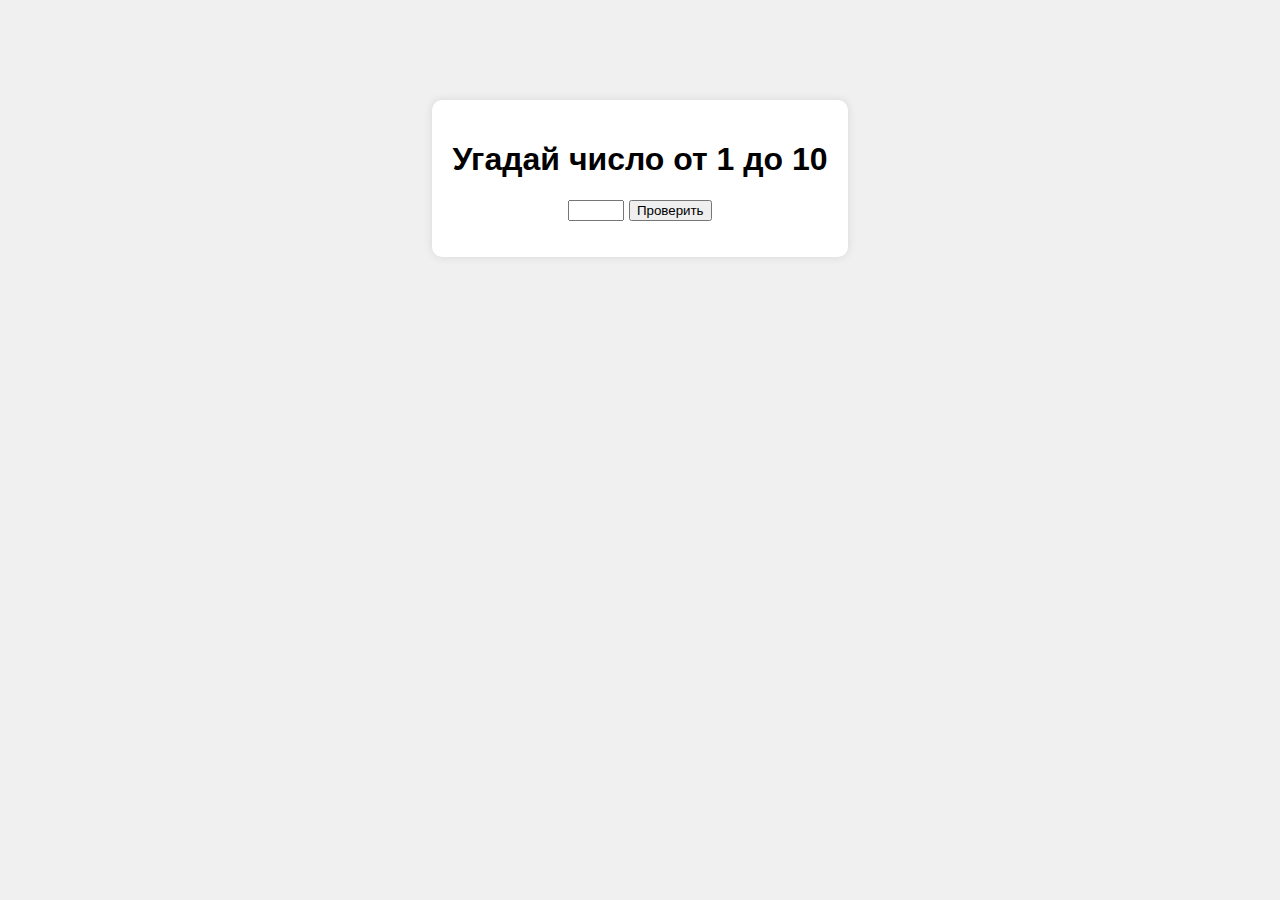
==== index.html @ f8a5e726 "sad" ====
<!DOCTYPE html>
<html lang="ru">
<head>
    <meta charset="UTF-8" />
    <meta name="viewport" content="width=device-width, initial-scale=1.0" />
    <title>Угадай число</title>
    <link rel="stylesheet" href="style.css" />
</head>
<body>
<div class="game">
    <h1>Угадай число от 1 до 10</h1>
    <input type="number" id="guessInput" min="1" max="10" />
    <button onclick="checkGuess()">Проверить</button>
    <p id="result"></p>
</div>

<script src="script.js"></script>
</body>
</html>
---- style.css ----
body {
  font-family: Arial, sans-serif;
  text-align: center;
  margin-top: 100px;
  background-color: #f0f0f0;
}

.game {
  background-color: white;
  padding: 20px;
  border-radius: 10px;
  display: inline-block;
  box-shadow: 0 0 10px rgba(0,0,0,0.1);
}
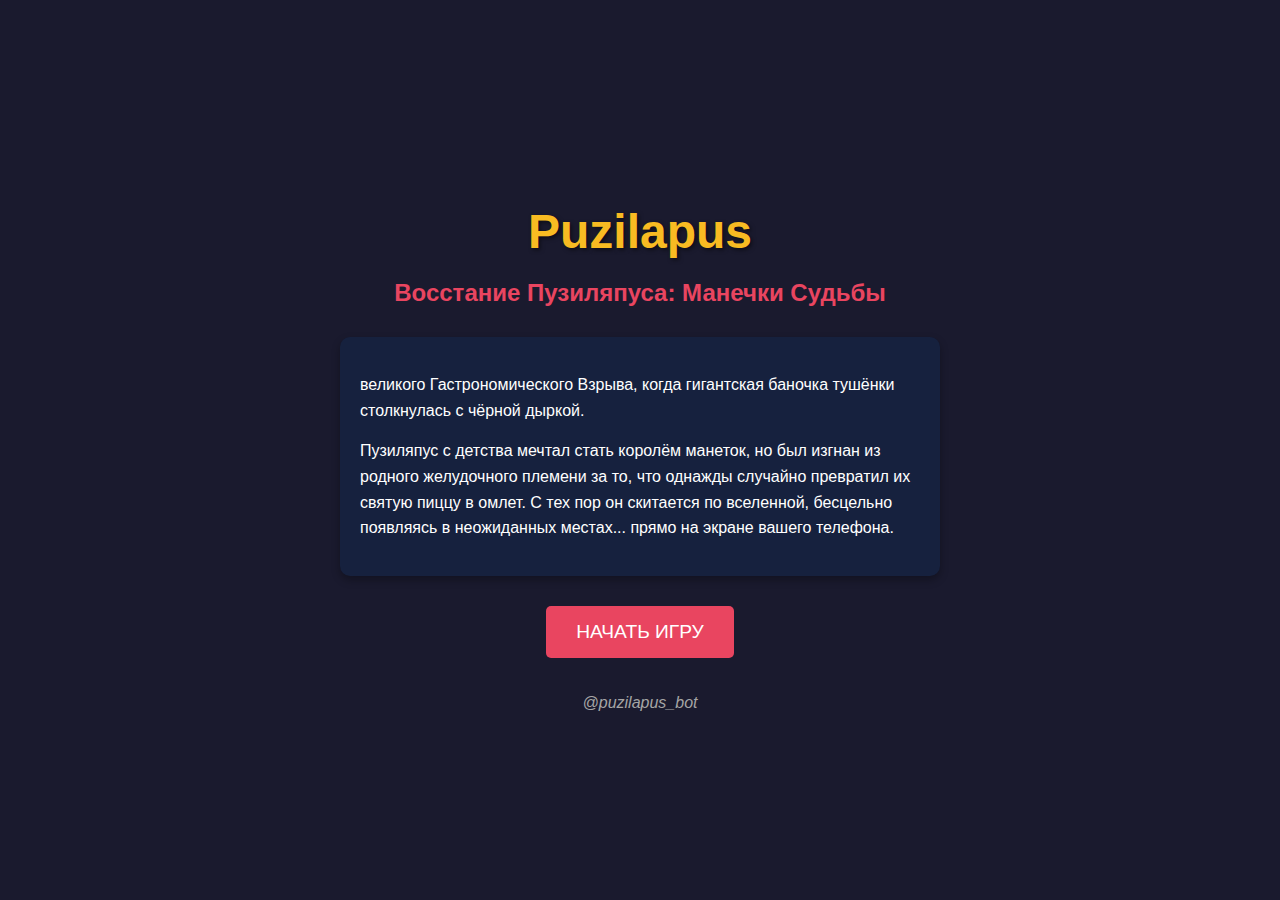
==== commit 97b46316: "asda" ====
--- a/index.html
+++ b/index.html
@@ -3,17 +3,31 @@
 <head>
     <meta charset="UTF-8" />
     <meta name="viewport" content="width=device-width, initial-scale=1.0" />
-    <title>Угадай число</title>
+    <title>Восстание Пузиляпуса</title>
     <link rel="stylesheet" href="style.css" />
 </head>
 <body>
-<div class="game">
-    <h1>Угадай число от 1 до 10</h1>
-    <input type="number" id="guessInput" min="1" max="10" />
-    <button onclick="checkGuess()">Проверить</button>
-    <p id="result"></p>
+<div class="container">
+    <h1>Рuzilapus</h1>
+    <h2>Восстание Пузиляпуса: Манечки Судьбы</h2>
+
+    <div class="story">
+        <p>великого Гастрономического Взрыва, когда гигантская баночка тушёнки столкнулась с чёрной дыркой.</p>
+        <p>Пузиляпус с детства мечтал стать королём манеток, но был изгнан из родного желудочного племени за то, что однажды случайно превратил их святую пиццу в омлет. С тех пор он скитается по вселенной, бесцельно появляясь в неожиданных местах... прямо на экране вашего телефона.</p>
+    </div>
+
+    <button id="startGame">НАЧАТЬ ИГРУ</button>
+    <p class="bot-link">@puzilapus_bot</p>
+
+    <!-- Игровой блок (изначально скрыт) -->
+    <div id="gameBlock" class="hidden">
+        <h3>Угадай число от 1 до 10</h3>
+        <input type="number" id="guessInput" min="1" max="10" />
+        <button onclick="checkGuess()">Проверить</button>
+        <p id="result"></p>
+    </div>
 </div>
 
 <script src="script.js"></script>
 </body>
-</html>
+</html>--- a/style.css
+++ b/style.css
@@ -1,14 +1,91 @@
 body {
-  font-family: Arial, sans-serif;
-  text-align: center;
-  margin-top: 100px;
-  background-color: #f0f0f0;
+    font-family: 'Arial', sans-serif;
+    text-align: center;
+    margin: 0;
+    padding: 0;
+    background-color: #1a1a2e;
+    color: #fff;
+    min-height: 100vh;
+    display: flex;
+    justify-content: center;
+    align-items: center;
 }
 
-.game {
-  background-color: white;
-  padding: 20px;
-  border-radius: 10px;
-  display: inline-block;
-  box-shadow: 0 0 10px rgba(0,0,0,0.1);
+.container {
+    max-width: 600px;
+    padding: 20px;
 }
+
+h1 {
+    font-size: 3rem;
+    color: #f8bb22;
+    margin-bottom: 10px;
+    text-shadow: 2px 2px 4px rgba(0, 0, 0, 0.5);
+}
+
+h2 {
+    font-size: 1.5rem;
+    color: #e94560;
+    margin-bottom: 30px;
+}
+
+.story {
+    background-color: #16213e;
+    padding: 20px;
+    border-radius: 10px;
+    margin-bottom: 30px;
+    text-align: left;
+    box-shadow: 0 4px 8px rgba(0, 0, 0, 0.3);
+}
+
+.story p {
+    margin: 15px 0;
+    line-height: 1.6;
+}
+
+#startGame {
+    background-color: #e94560;
+    color: white;
+    border: none;
+    padding: 15px 30px;
+    font-size: 1.2rem;
+    border-radius: 5px;
+    cursor: pointer;
+    transition: all 0.3s;
+    margin-bottom: 20px;
+}
+
+#startGame:hover {
+    background-color: #ff6b81;
+    transform: scale(1.05);
+}
+
+.bot-link {
+    color: #a5a5a5;
+    font-style: italic;
+}
+
+/* Стили для игрового блока */
+#gameBlock {
+    background-color: #0f3460;
+    padding: 20px;
+    border-radius: 10px;
+    margin-top: 20px;
+}
+
+#gameBlock input, #gameBlock button {
+    padding: 10px;
+    margin: 10px;
+    border-radius: 5px;
+    border: none;
+}
+
+#gameBlock button {
+    background-color: #4ecca3;
+    color: white;
+    cursor: pointer;
+}
+
+.hidden {
+    display: none !important;
+}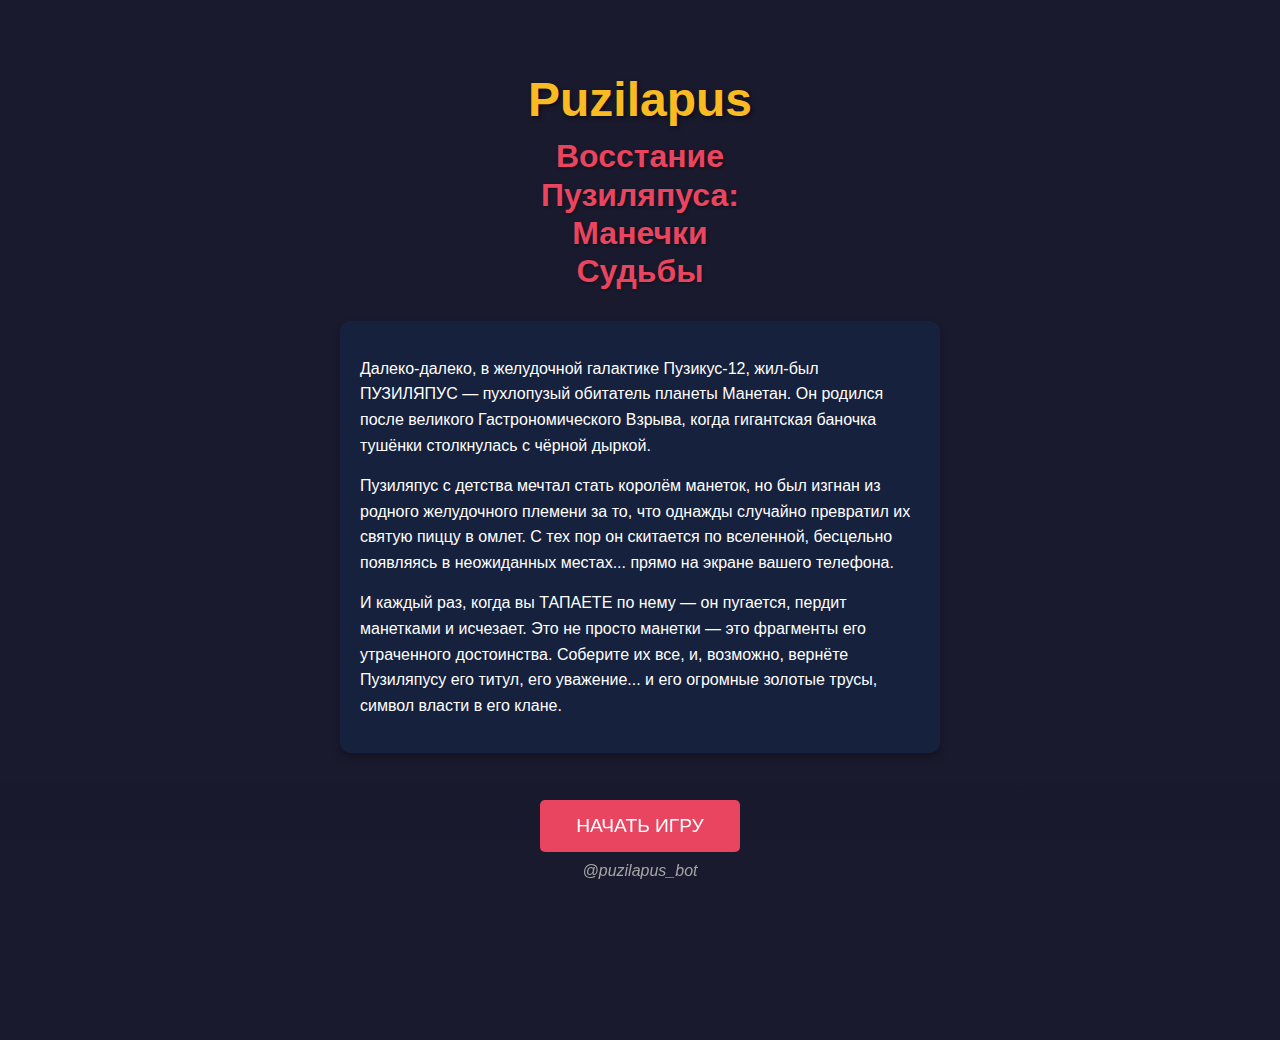
==== commit 12e060ef: "sdfdsfs" ====
--- a/index.html
+++ b/index.html
@@ -9,15 +9,27 @@
 <body>
 <div class="container">
     <h1>Рuzilapus</h1>
-    <h2>Восстание Пузиляпуса: Манечки Судьбы</h2>
-
-    <div class="story">
-        <p>великого Гастрономического Взрыва, когда гигантская баночка тушёнки столкнулась с чёрной дыркой.</p>
-        <p>Пузиляпус с детства мечтал стать королём манеток, но был изгнан из родного желудочного племени за то, что однажды случайно превратил их святую пиццу в омлет. С тех пор он скитается по вселенной, бесцельно появляясь в неожиданных местах... прямо на экране вашего телефона.</p>
+    <div class="title-container">
+        <div class="title-line">Восстание</div>
+        <div class="title-line">Пузиляпуса:</div>
+        <div class="title-line">Манечки</div>
+        <div class="title-line">Судьбы</div>
     </div>
 
-    <button id="startGame">НАЧАТЬ ИГРУ</button>
-    <p class="bot-link">@puzilapus_bot</p>
+    <div class="story-container">
+        <div class="story-content">
+            <p>Далеко-далеко, в желудочной галактике Пузикус-12, жил-был ПУЗИЛЯПУС — пухлопузый обитатель планеты Манетан. Он родился после великого Гастрономического Взрыва, когда гигантская баночка тушёнки столкнулась с чёрной дыркой.</p>
+
+            <p>Пузиляпус с детства мечтал стать королём манеток, но был изгнан из родного желудочного племени за то, что однажды случайно превратил их святую пиццу в омлет. С тех пор он скитается по вселенной, бесцельно появляясь в неожиданных местах... прямо на экране вашего телефона.</p>
+
+            <p>И каждый раз, когда вы ТАПАЕТЕ по нему — он пугается, пердит манетками и исчезает. Это не просто манетки — это фрагменты его утраченного достоинства. Соберите их все, и, возможно, вернёте Пузиляпусу его титул, его уважение... и его огромные золотые трусы, символ власти в его клане.</p>
+        </div>
+    </div>
+
+    <div class="fixed-bottom">
+        <button id="startGame">НАЧАТЬ ИГРУ</button>
+        <p class="bot-link">@puzilapus_bot</p>
+    </div>
 
     <!-- Игровой блок (изначально скрыт) -->
     <div id="gameBlock" class="hidden">
--- a/style.css
+++ b/style.css
@@ -1,6 +1,5 @@
 body {
     font-family: 'Arial', sans-serif;
-    text-align: center;
     margin: 0;
     padding: 0;
     background-color: #1a1a2e;
@@ -8,39 +7,65 @@
     min-height: 100vh;
     display: flex;
     justify-content: center;
-    align-items: center;
+    align-items: flex-start;
+    padding-top: 20px;
+    padding-bottom: 120px; /* Место для фиксированной кнопки */
 }
 
 .container {
     max-width: 600px;
     padding: 20px;
+    width: 100%;
 }
 
 h1 {
     font-size: 3rem;
     color: #f8bb22;
     margin-bottom: 10px;
+    text-align: center;
     text-shadow: 2px 2px 4px rgba(0, 0, 0, 0.5);
 }
 
-h2 {
-    font-size: 1.5rem;
-    color: #e94560;
+.title-container {
     margin-bottom: 30px;
+    text-align: center;
 }
 
-.story {
+.title-line {
+    font-size: 2rem;
+    color: #e94560;
+    line-height: 1.2;
+    font-weight: bold;
+    text-shadow: 1px 1px 3px rgba(0, 0, 0, 0.5);
+}
+
+.story-container {
     background-color: #16213e;
     padding: 20px;
     border-radius: 10px;
-    margin-bottom: 30px;
-    text-align: left;
+    margin-bottom: 20px;
     box-shadow: 0 4px 8px rgba(0, 0, 0, 0.3);
+    max-height: 50vh;
+    overflow-y: auto;
 }
 
-.story p {
+.story-content p {
     margin: 15px 0;
     line-height: 1.6;
+    text-align: left;
+}
+
+.fixed-bottom {
+    position: fixed;
+    bottom: 0;
+    left: 0;
+    right: 0;
+    background: linear-gradient(to top, #1a1a2e 50%, transparent);
+    padding: 20px;
+    display: flex;
+    flex-direction: column;
+    align-items: center;
+    z-index: 100;
 }
 
 #startGame {
@@ -52,7 +77,8 @@
     border-radius: 5px;
     cursor: pointer;
     transition: all 0.3s;
-    margin-bottom: 20px;
+    margin-bottom: 10px;
+    width: 200px;
 }
 
 #startGame:hover {
@@ -63,6 +89,7 @@
 .bot-link {
     color: #a5a5a5;
     font-style: italic;
+    margin: 0;
 }
 
 /* Стили для игрового блока */
@@ -88,4 +115,23 @@
 
 .hidden {
     display: none !important;
+}
+
+/* Стиль скроллбара */
+.story-container::-webkit-scrollbar {
+    width: 8px;
+}
+
+.story-container::-webkit-scrollbar-track {
+    background: #16213e;
+    border-radius: 10px;
+}
+
+.story-container::-webkit-scrollbar-thumb {
+    background: #e94560;
+    border-radius: 10px;
+}
+
+.story-container::-webkit-scrollbar-thumb:hover {
+    background: #ff6b81;
 }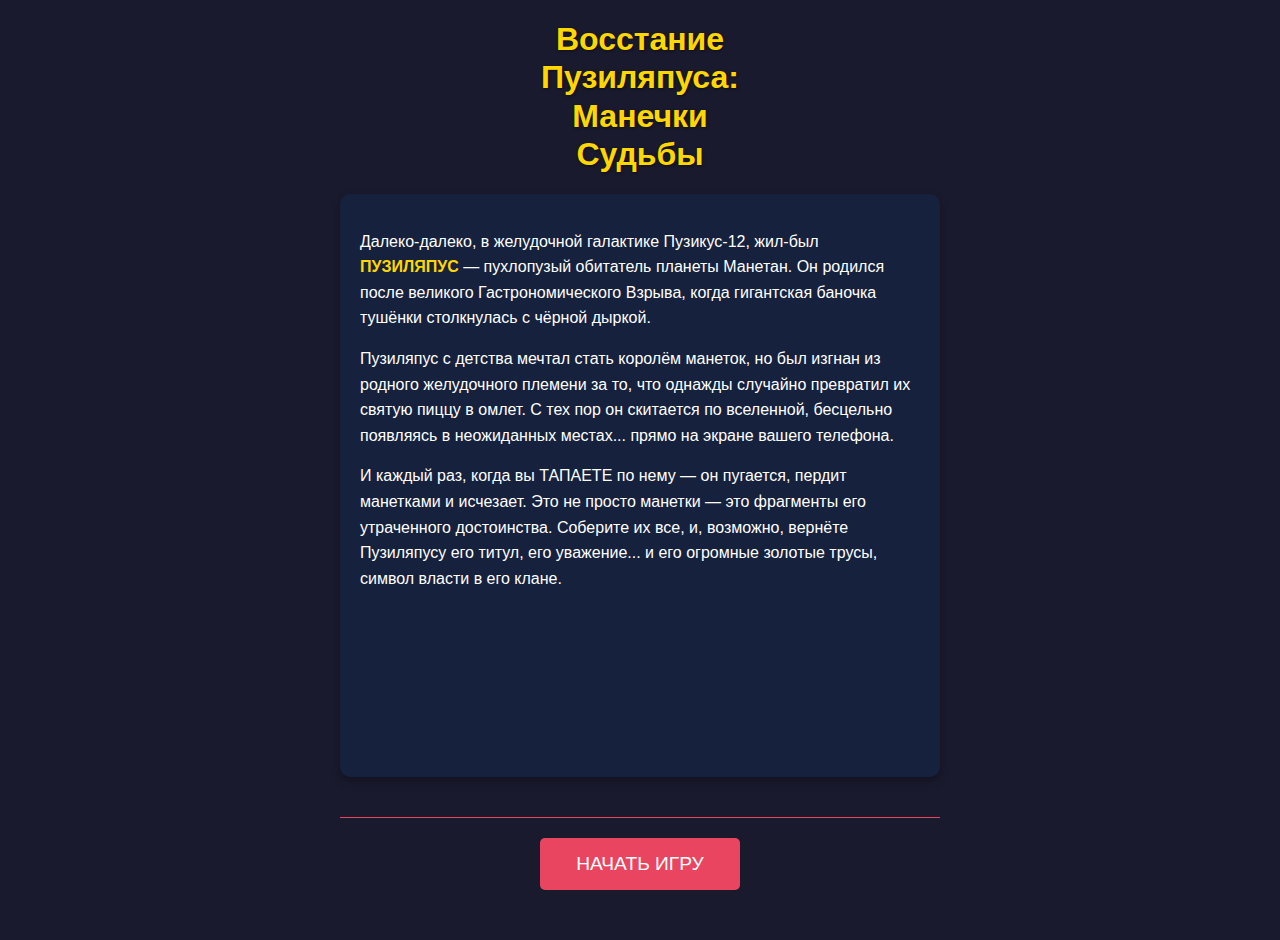
==== commit bd44d27a: "sdsds" ====
--- a/index.html
+++ b/index.html
@@ -8,7 +8,6 @@
 </head>
 <body>
 <div class="container">
-    <h1>Рuzilapus</h1>
     <div class="title-container">
         <div class="title-line">Восстание</div>
         <div class="title-line">Пузиляпуса:</div>
@@ -18,7 +17,7 @@
 
     <div class="story-container">
         <div class="story-content">
-            <p>Далеко-далеко, в желудочной галактике Пузикус-12, жил-был ПУЗИЛЯПУС — пухлопузый обитатель планеты Манетан. Он родился после великого Гастрономического Взрыва, когда гигантская баночка тушёнки столкнулась с чёрной дыркой.</p>
+            <p>Далеко-далеко, в желудочной галактике Пузикус-12, жил-был <strong>ПУЗИЛЯПУС</strong> — пухлопузый обитатель планеты Манетан. Он родился после великого Гастрономического Взрыва, когда гигантская баночка тушёнки столкнулась с чёрной дыркой.</p>
 
             <p>Пузиляпус с детства мечтал стать королём манеток, но был изгнан из родного желудочного племени за то, что однажды случайно превратил их святую пиццу в омлет. С тех пор он скитается по вселенной, бесцельно появляясь в неожиданных местах... прямо на экране вашего телефона.</p>
 
@@ -26,9 +25,9 @@
         </div>
     </div>
 
-    <div class="fixed-bottom">
+    <div class="start-button-container">
+        <div class="separator"></div>
         <button id="startGame">НАЧАТЬ ИГРУ</button>
-        <p class="bot-link">@puzilapus_bot</p>
     </div>
 
     <!-- Игровой блок (изначально скрыт) -->
--- a/style.css
+++ b/style.css
@@ -7,33 +7,25 @@
     min-height: 100vh;
     display: flex;
     justify-content: center;
-    align-items: flex-start;
-    padding-top: 20px;
-    padding-bottom: 120px; /* Место для фиксированной кнопки */
 }
 
 .container {
     max-width: 600px;
     padding: 20px;
     width: 100%;
-}
-
-h1 {
-    font-size: 3rem;
-    color: #f8bb22;
-    margin-bottom: 10px;
-    text-align: center;
-    text-shadow: 2px 2px 4px rgba(0, 0, 0, 0.5);
+    display: flex;
+    flex-direction: column;
+    height: 100vh;
 }
 
 .title-container {
-    margin-bottom: 30px;
+    margin-bottom: 20px;
     text-align: center;
 }
 
 .title-line {
     font-size: 2rem;
-    color: #e94560;
+    color: #FFD700; /* Жёлтый цвет как на скриншоте */
     line-height: 1.2;
     font-weight: bold;
     text-shadow: 1px 1px 3px rgba(0, 0, 0, 0.5);
@@ -45,7 +37,7 @@
     border-radius: 10px;
     margin-bottom: 20px;
     box-shadow: 0 4px 8px rgba(0, 0, 0, 0.3);
-    max-height: 50vh;
+    flex-grow: 1;
     overflow-y: auto;
 }
 
@@ -55,17 +47,20 @@
     text-align: left;
 }
 
-.fixed-bottom {
-    position: fixed;
-    bottom: 0;
-    left: 0;
-    right: 0;
-    background: linear-gradient(to top, #1a1a2e 50%, transparent);
-    padding: 20px;
-    display: flex;
-    flex-direction: column;
-    align-items: center;
-    z-index: 100;
+.story-content strong {
+    color: #FFD700;
+}
+
+.start-button-container {
+    margin-top: auto;
+    padding-bottom: 20px;
+    text-align: center;
+}
+
+.separator {
+    height: 1px;
+    background-color: #e94560;
+    margin: 20px 0;
 }
 
 #startGame {
